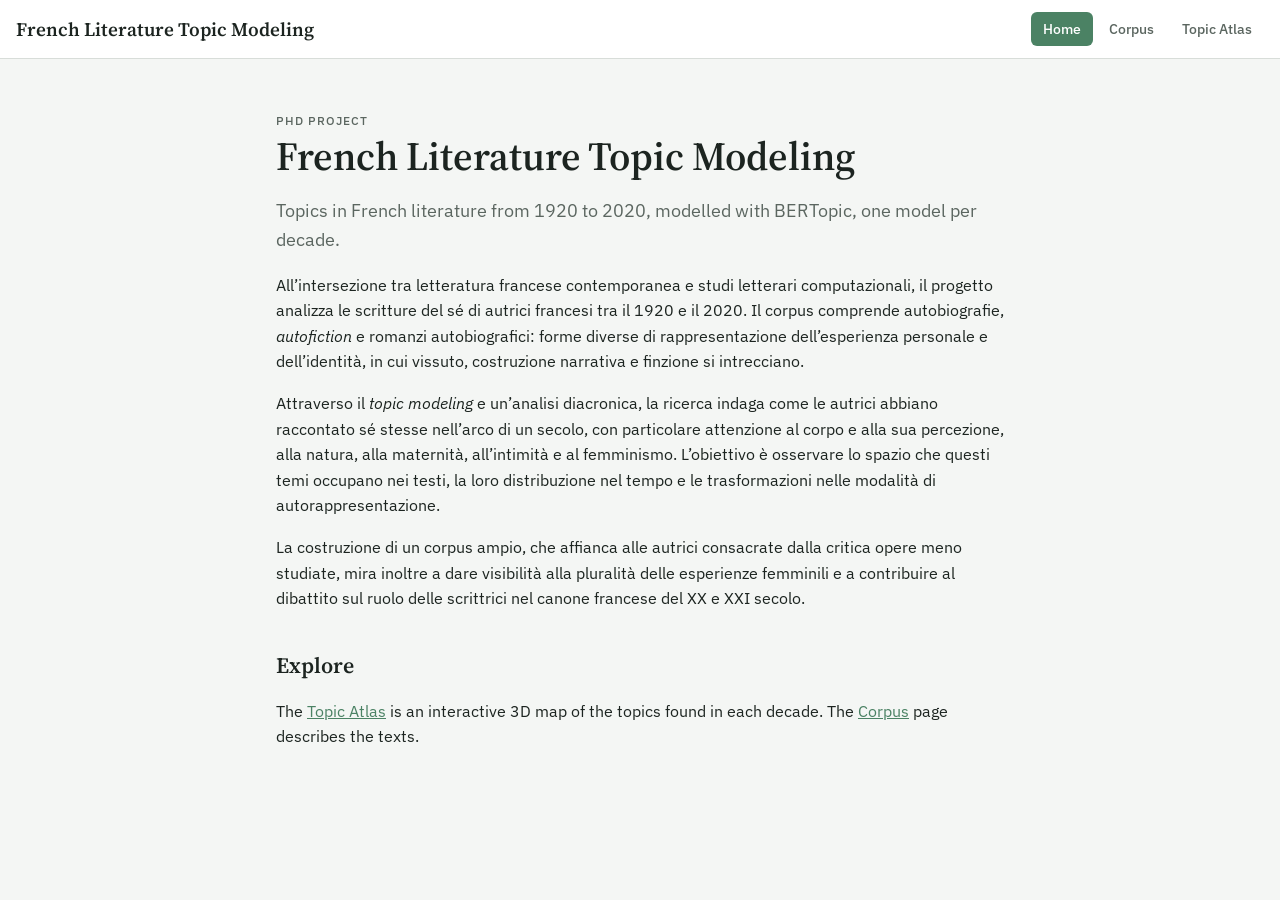
==== docs/index.html @ d720209e "Add Italian project overview to homepage" ====
<!doctype html>
<html lang="en">
<head>
<meta charset="utf-8">
<meta name="viewport" content="width=device-width, initial-scale=1">
<title>French Literature Topic Modeling</title>
<meta name="description" content="PhD project: topic modeling of French literature, decade by decade.">
<link rel="preconnect" href="https://fonts.googleapis.com">
<link rel="preconnect" href="https://fonts.gstatic.com" crossorigin>
<link rel="stylesheet" href="https://fonts.googleapis.com/css2?family=Source+Serif+4:opsz,wght@8..60,400;8..60,600&family=IBM+Plex+Sans:wght@400;500;600&display=swap">
<link rel="stylesheet" href="assets/site.css">
</head>
<body>
<header class="site-header">
  <a class="site-title" href="./">French Literature Topic Modeling</a>
  <nav class="tabs" aria-label="Sections">
    <a href="./" aria-current="page">Home</a>
    <a href="corpus.html">Corpus</a>
    <a href="topic-atlas.html">Topic Atlas</a>
  </nav>
</header>

<main class="page">
  <span class="eyebrow">PhD project</span>
  <h1>French Literature Topic Modeling</h1>
  <p class="lead">
    Topics in French literature from 1920 to 2020, modelled with BERTopic, one model per decade.
  </p>

  <section lang="it" aria-label="Presentazione del progetto">
    <p>
      All’intersezione tra letteratura francese contemporanea e studi letterari computazionali,
      il progetto analizza le scritture del sé di autrici francesi tra il 1920 e il 2020.
      Il corpus comprende autobiografie, <em>autofiction</em> e romanzi autobiografici:
      forme diverse di rappresentazione dell’esperienza personale e dell’identità,
      in cui vissuto, costruzione narrativa e finzione si intrecciano.
    </p>
    <p>
      Attraverso il <em>topic modeling</em> e un’analisi diacronica, la ricerca indaga
      come le autrici abbiano raccontato sé stesse nell’arco di un secolo, con particolare
      attenzione al corpo e alla sua percezione, alla natura, alla maternità, all’intimità
      e al femminismo. L’obiettivo è osservare lo spazio che questi temi occupano nei testi,
      la loro distribuzione nel tempo e le trasformazioni nelle modalità di autorappresentazione.
    </p>
    <p>
      La costruzione di un corpus ampio, che affianca alle autrici consacrate dalla critica
      opere meno studiate, mira inoltre a dare visibilità alla pluralità delle esperienze
      femminili e a contribuire al dibattito sul ruolo delle scrittrici nel canone francese
      del XX e XXI secolo.
    </p>
  </section>

  <h2>Explore</h2>
  <p>
    The <a href="topic-atlas.html">Topic Atlas</a> is an interactive 3D map of the topics found in each decade.
    The <a href="corpus.html">Corpus</a> page describes the texts.
  </p>
</main>
</body>
</html>
---- docs/assets/site.css ----
/* Shared styles for the project site. Colors and fonts match the topic atlas (atlas/atlas.css). */
:root {
  --bg: #f4f6f4;
  --panel: #ffffff;
  --fg: #1c2420;
  --muted: #5b6660;
  --line: #d8ddd9;
  --accent: #4b8264;
  --accent-ink: #ffffff;
  --font-display: "Source Serif 4", "STIX Two Text", Georgia, serif;
  --font-ui: "IBM Plex Sans", "Helvetica Neue", Arial, sans-serif;
  --gutter: max(16px, env(safe-area-inset-left, 0px));
}
@media (prefers-color-scheme: dark) {
  :root:not([data-theme="light"]) {
    --bg: #111613; --panel: #19201c; --fg: #e4ebe7; --muted: #98a59e; --line: #2b3430;
    --accent: #74ad8d; --accent-ink: #0d1410;
    color-scheme: dark;
  }
}
:root[data-theme="dark"] {
  --bg: #111613; --panel: #19201c; --fg: #e4ebe7; --muted: #98a59e; --line: #2b3430;
  --accent: #74ad8d; --accent-ink: #0d1410;
  color-scheme: dark;
}

* { box-sizing: border-box; }
html, body { margin: 0; }
body {
  background: var(--bg);
  color: var(--fg);
  font-family: var(--font-ui);
  font-size: 16px;
  line-height: 1.6;
}
a { color: var(--accent); }

/* Top bar with the tabs */
.site-header {
  display: flex;
  flex-wrap: wrap;
  align-items: center;
  justify-content: space-between;
  gap: 8px 24px;
  padding: 12px var(--gutter);
  border-bottom: 1px solid var(--line);
  background: var(--panel);
}
.site-title {
  font-family: var(--font-display);
  font-weight: 600;
  font-size: 19px;
  color: var(--fg);
  text-decoration: none;
  line-height: 1.2;
}
.tabs { display: flex; gap: 4px; flex-wrap: wrap; }
.tabs a {
  padding: 6px 12px;
  border-radius: 6px;
  color: var(--muted);
  text-decoration: none;
  font-size: 14px;
  font-weight: 500;
}
.tabs a:hover { color: var(--fg); background: color-mix(in srgb, var(--fg) 6%, transparent); }
.tabs a[aria-current="page"] { color: var(--accent-ink); background: var(--accent); }

/* Text pages (Home, Corpus) */
.page {
  max-width: 760px;
  margin: 0 auto;
  padding: 48px var(--gutter) 64px;
}
.page h1 {
  font-family: var(--font-display);
  font-weight: 600;
  font-size: clamp(28px, 4vw, 40px);
  line-height: 1.15;
  margin: 0 0 16px;
  text-wrap: balance;
}
.page h2 { font-family: var(--font-display); font-weight: 600; font-size: 22px; margin: 36px 0 8px; }
.eyebrow {
  font-size: 12px; letter-spacing: 0.08em; text-transform: uppercase; color: var(--muted); font-weight: 500;
}
.lead { font-size: 18px; color: var(--muted); }
.todo {
  padding: 12px 16px;
  border: 1px dashed var(--line);
  border-radius: 8px;
  color: var(--muted);
  font-size: 14px;
}

/* Topic Atlas page: the header plus an iframe that fills the rest of the screen */
body.full { height: 100dvh; display: flex; flex-direction: column; }
.atlas-frame { flex: 1; min-height: 520px; width: 100%; border: 0; display: block; }
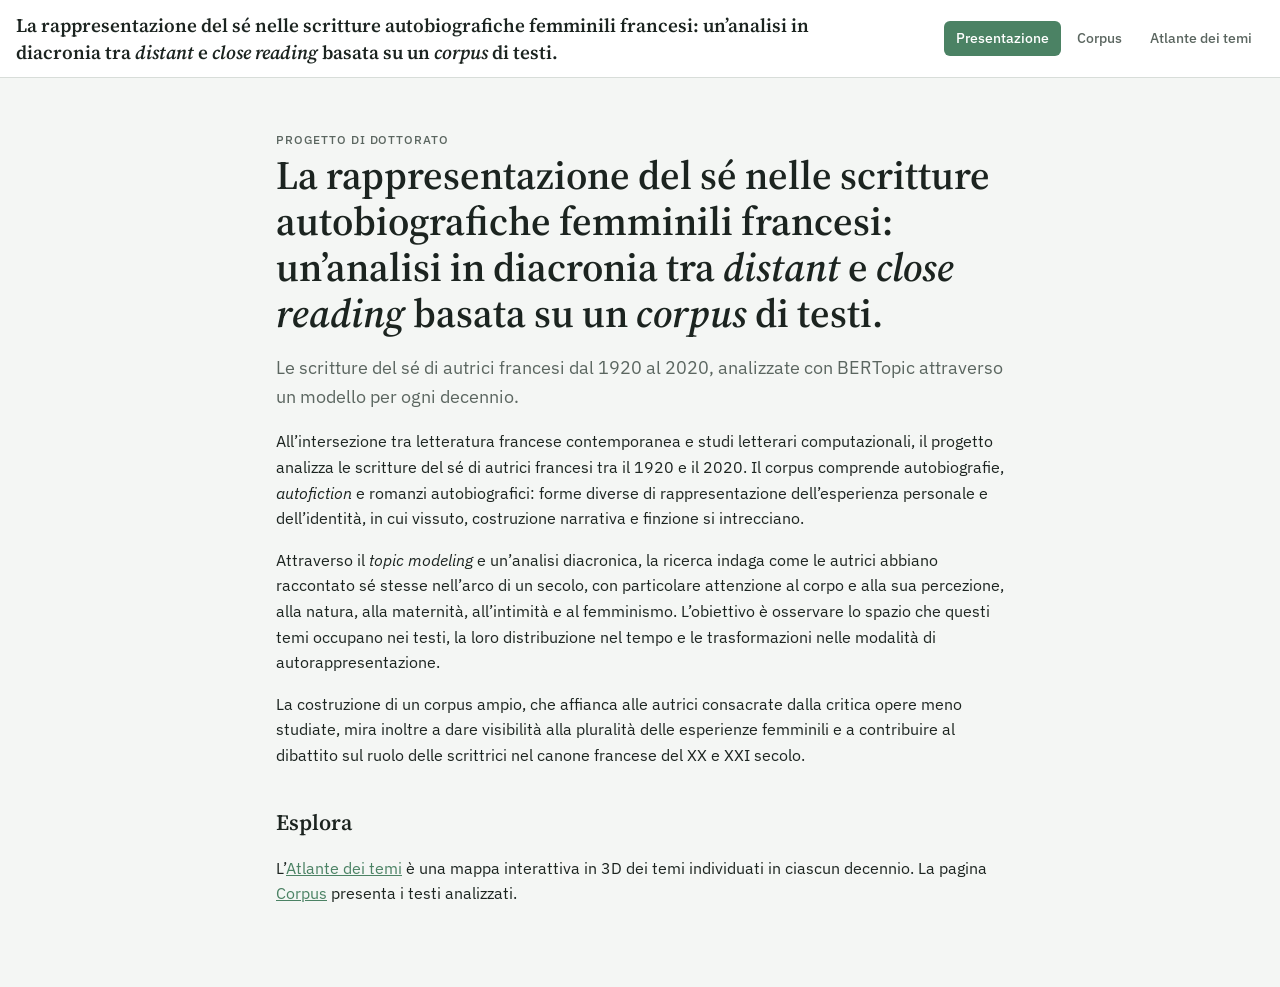
==== commit 25f1ad51: "Translate website into Italian and update project title" ====
--- a/docs/index.html
+++ b/docs/index.html
@@ -1,30 +1,30 @@
 <!doctype html>
-<html lang="en">
+<html lang="it">
 <head>
 <meta charset="utf-8">
 <meta name="viewport" content="width=device-width, initial-scale=1">
-<title>French Literature Topic Modeling</title>
-<meta name="description" content="PhD project: topic modeling of French literature, decade by decade.">
+<title>La rappresentazione del sé nelle scritture autobiografiche femminili francesi: un’analisi in diacronia tra distant e close reading basata su un corpus di testi.</title>
+<meta name="description" content="Progetto di dottorato sulle scritture del sé di autrici francesi tra il 1920 e il 2020, attraverso il topic modeling e l’analisi diacronica.">
 <link rel="preconnect" href="https://fonts.googleapis.com">
 <link rel="preconnect" href="https://fonts.gstatic.com" crossorigin>
-<link rel="stylesheet" href="https://fonts.googleapis.com/css2?family=Source+Serif+4:opsz,wght@8..60,400;8..60,600&family=IBM+Plex+Sans:wght@400;500;600&display=swap">
+<link rel="stylesheet" href="https://fonts.googleapis.com/css2?family=Source+Serif+4:ital,opsz,wght@0,8..60,400;0,8..60,600;1,8..60,400;1,8..60,600&family=IBM+Plex+Sans:wght@400;500;600&display=swap">
 <link rel="stylesheet" href="assets/site.css">
 </head>
 <body>
 <header class="site-header">
-  <a class="site-title" href="./">French Literature Topic Modeling</a>
-  <nav class="tabs" aria-label="Sections">
-    <a href="./" aria-current="page">Home</a>
+  <a class="site-title" href="./">La rappresentazione del sé nelle scritture autobiografiche femminili francesi: un’analisi in diacronia tra <em>distant</em> e <em>close reading</em> basata su un <em>corpus</em> di testi.</a>
+  <nav class="tabs" aria-label="Sezioni">
+    <a href="./" aria-current="page">Presentazione</a>
     <a href="corpus.html">Corpus</a>
-    <a href="topic-atlas.html">Topic Atlas</a>
+    <a href="topic-atlas.html">Atlante dei temi</a>
   </nav>
 </header>
 
 <main class="page">
-  <span class="eyebrow">PhD project</span>
-  <h1>French Literature Topic Modeling</h1>
+  <span class="eyebrow">Progetto di dottorato</span>
+  <h1>La rappresentazione del sé nelle scritture autobiografiche femminili francesi: un’analisi in diacronia tra <em>distant</em> e <em>close reading</em> basata su un <em>corpus</em> di testi.</h1>
   <p class="lead">
-    Topics in French literature from 1920 to 2020, modelled with BERTopic, one model per decade.
+    Le scritture del sé di autrici francesi dal 1920 al 2020, analizzate con BERTopic attraverso un modello per ogni decennio.
   </p>
 
   <section lang="it" aria-label="Presentazione del progetto">
@@ -50,10 +50,10 @@
     </p>
   </section>
 
-  <h2>Explore</h2>
+  <h2>Esplora</h2>
   <p>
-    The <a href="topic-atlas.html">Topic Atlas</a> is an interactive 3D map of the topics found in each decade.
-    The <a href="corpus.html">Corpus</a> page describes the texts.
+    L’<a href="topic-atlas.html">Atlante dei temi</a> è una mappa interattiva in 3D dei temi individuati in ciascun decennio.
+    La pagina <a href="corpus.html">Corpus</a> presenta i testi analizzati.
   </p>
 </main>
 </body>
--- a/docs/assets/site.css
+++ b/docs/assets/site.css
@@ -47,12 +47,16 @@
   background: var(--panel);
 }
 .site-title {
+  flex: 1 1 640px;
+  min-width: 0;
+  max-width: 80ch;
   font-family: var(--font-display);
   font-weight: 600;
   font-size: 19px;
   color: var(--fg);
   text-decoration: none;
-  line-height: 1.2;
+  line-height: 1.4;
+  overflow-wrap: break-word;
 }
 .tabs { display: flex; gap: 4px; flex-wrap: wrap; }
 .tabs a {
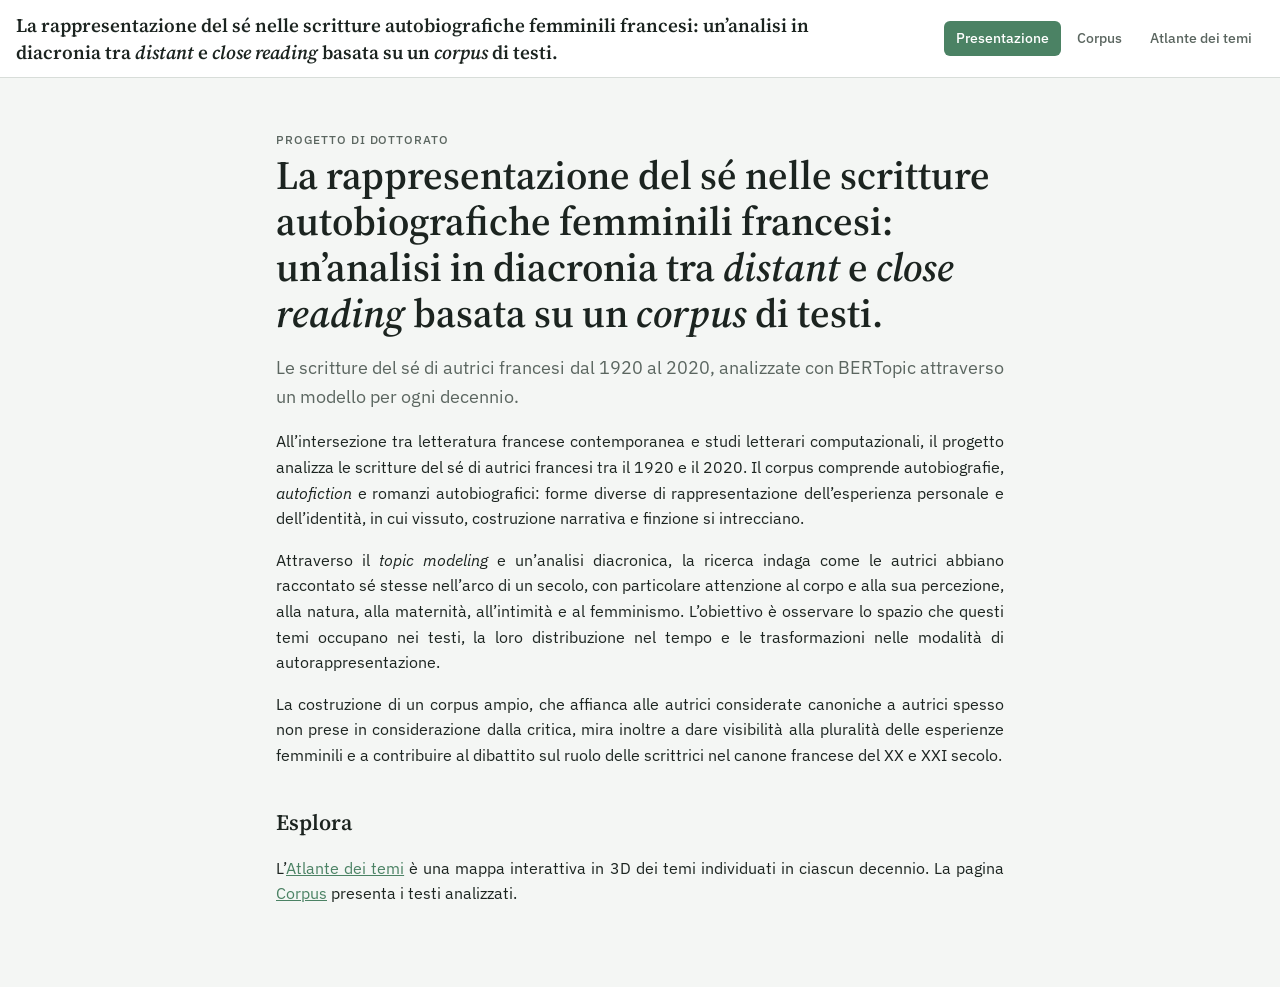
==== commit 30896781: "Update presentation, describe corpus and justify page text" ====
--- a/docs/index.html
+++ b/docs/index.html
@@ -43,8 +43,7 @@
       la loro distribuzione nel tempo e le trasformazioni nelle modalità di autorappresentazione.
     </p>
     <p>
-      La costruzione di un corpus ampio, che affianca alle autrici consacrate dalla critica
-      opere meno studiate, mira inoltre a dare visibilità alla pluralità delle esperienze
+      La costruzione di un corpus ampio, che affianca alle autrici considerate canoniche a autrici spesso non prese in considerazione dalla critica, mira inoltre a dare visibilità alla pluralità delle esperienze
       femminili e a contribuire al dibattito sul ruolo delle scrittrici nel canone francese
       del XX e XXI secolo.
     </p>
--- a/docs/assets/site.css
+++ b/docs/assets/site.css
@@ -85,6 +85,10 @@
   text-wrap: balance;
 }
 .page h2 { font-family: var(--font-display); font-weight: 600; font-size: 22px; margin: 36px 0 8px; }
+.page p {
+  text-align: justify;
+  hyphens: auto;
+}
 .eyebrow {
   font-size: 12px; letter-spacing: 0.08em; text-transform: uppercase; color: var(--muted); font-weight: 500;
 }
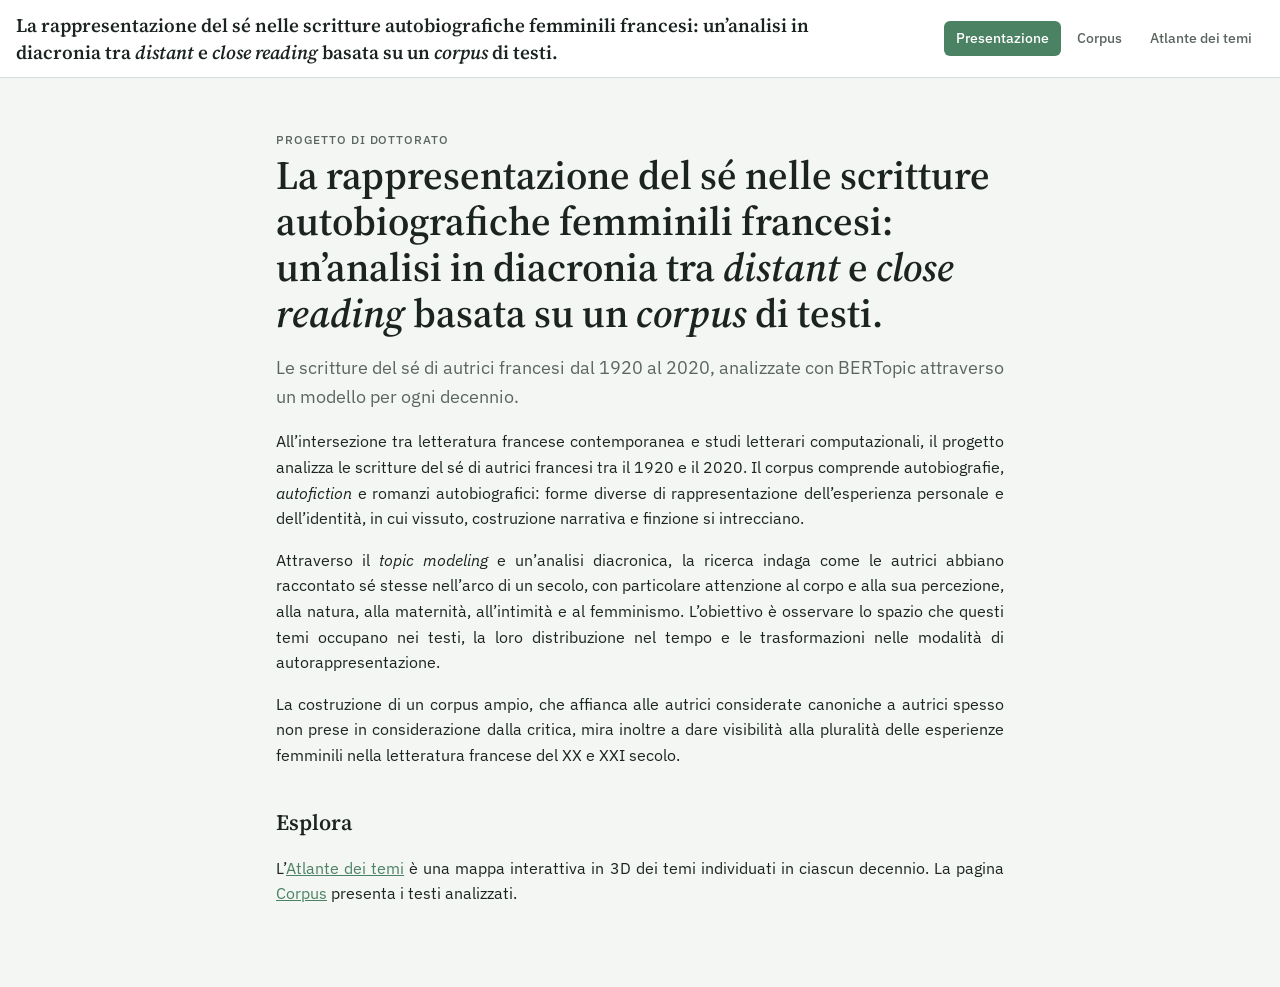
==== commit ea0c9b10: "Revise project overview on presentation page" ====
--- a/docs/index.html
+++ b/docs/index.html
@@ -44,7 +44,7 @@
     </p>
     <p>
       La costruzione di un corpus ampio, che affianca alle autrici considerate canoniche a autrici spesso non prese in considerazione dalla critica, mira inoltre a dare visibilità alla pluralità delle esperienze
-      femminili e a contribuire al dibattito sul ruolo delle scrittrici nel canone francese
+      femminili nella letteratura francese
       del XX e XXI secolo.
     </p>
   </section>
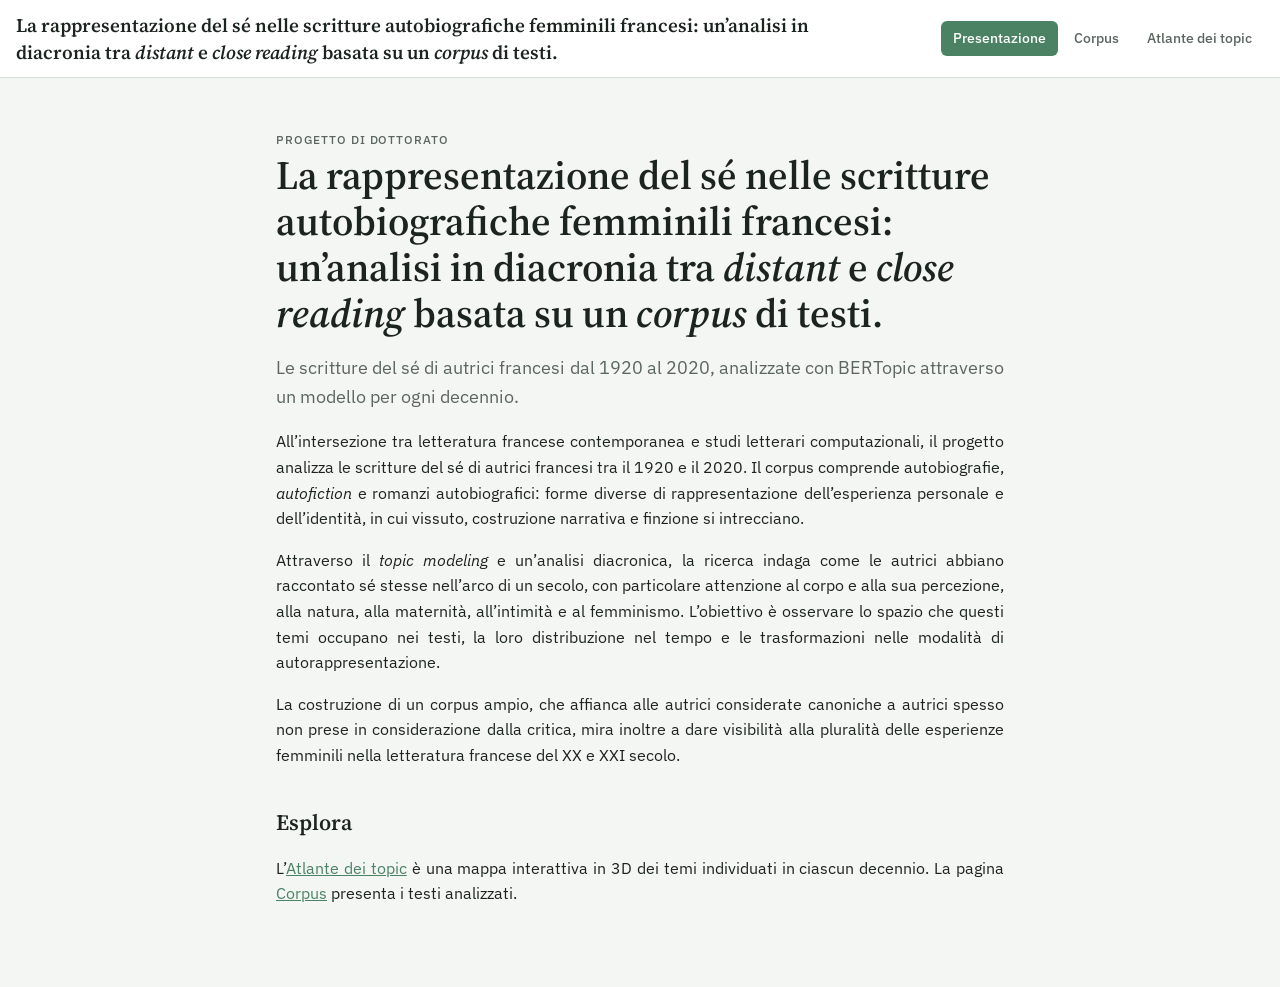
==== commit 2870c51e: "Rename atlas to Atlante dei topic" ====
--- a/docs/index.html
+++ b/docs/index.html
@@ -16,7 +16,7 @@
   <nav class="tabs" aria-label="Sezioni">
     <a href="./" aria-current="page">Presentazione</a>
     <a href="corpus.html">Corpus</a>
-    <a href="topic-atlas.html">Atlante dei temi</a>
+    <a href="topic-atlas.html">Atlante dei topic</a>
   </nav>
 </header>
 
@@ -51,7 +51,7 @@
 
   <h2>Esplora</h2>
   <p>
-    L’<a href="topic-atlas.html">Atlante dei temi</a> è una mappa interattiva in 3D dei temi individuati in ciascun decennio.
+    L’<a href="topic-atlas.html">Atlante dei topic</a> è una mappa interattiva in 3D dei temi individuati in ciascun decennio.
     La pagina <a href="corpus.html">Corpus</a> presenta i testi analizzati.
   </p>
 </main>
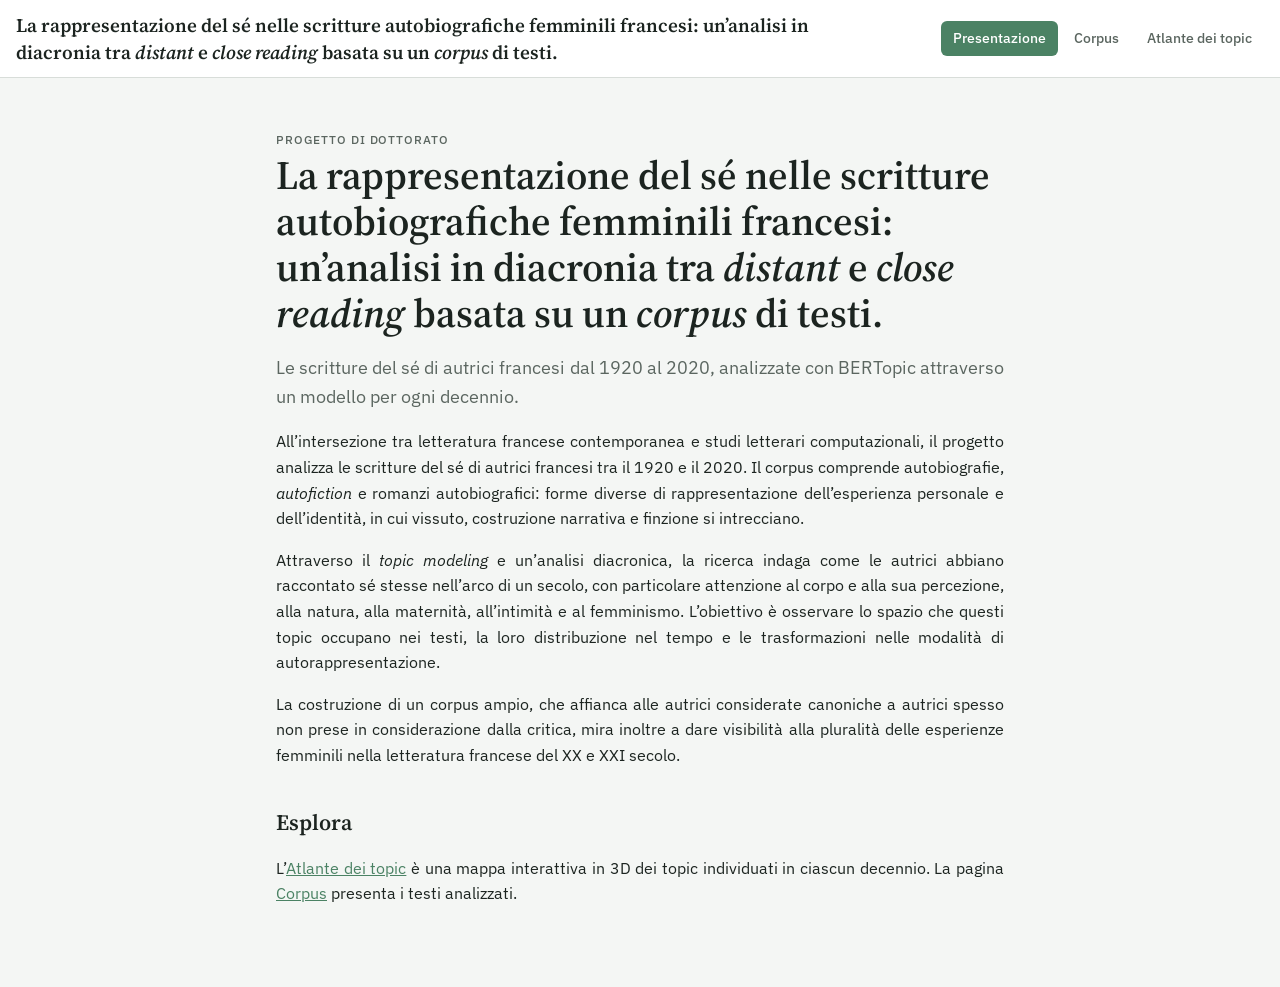
==== commit 207fa581: "Use topic terminology throughout website" ====
--- a/docs/index.html
+++ b/docs/index.html
@@ -39,7 +39,7 @@
       Attraverso il <em>topic modeling</em> e un’analisi diacronica, la ricerca indaga
       come le autrici abbiano raccontato sé stesse nell’arco di un secolo, con particolare
       attenzione al corpo e alla sua percezione, alla natura, alla maternità, all’intimità
-      e al femminismo. L’obiettivo è osservare lo spazio che questi temi occupano nei testi,
+      e al femminismo. L’obiettivo è osservare lo spazio che questi topic occupano nei testi,
       la loro distribuzione nel tempo e le trasformazioni nelle modalità di autorappresentazione.
     </p>
     <p>
@@ -51,7 +51,7 @@
 
   <h2>Esplora</h2>
   <p>
-    L’<a href="topic-atlas.html">Atlante dei topic</a> è una mappa interattiva in 3D dei temi individuati in ciascun decennio.
+    L’<a href="topic-atlas.html">Atlante dei topic</a> è una mappa interattiva in 3D dei topic individuati in ciascun decennio.
     La pagina <a href="corpus.html">Corpus</a> presenta i testi analizzati.
   </p>
 </main>
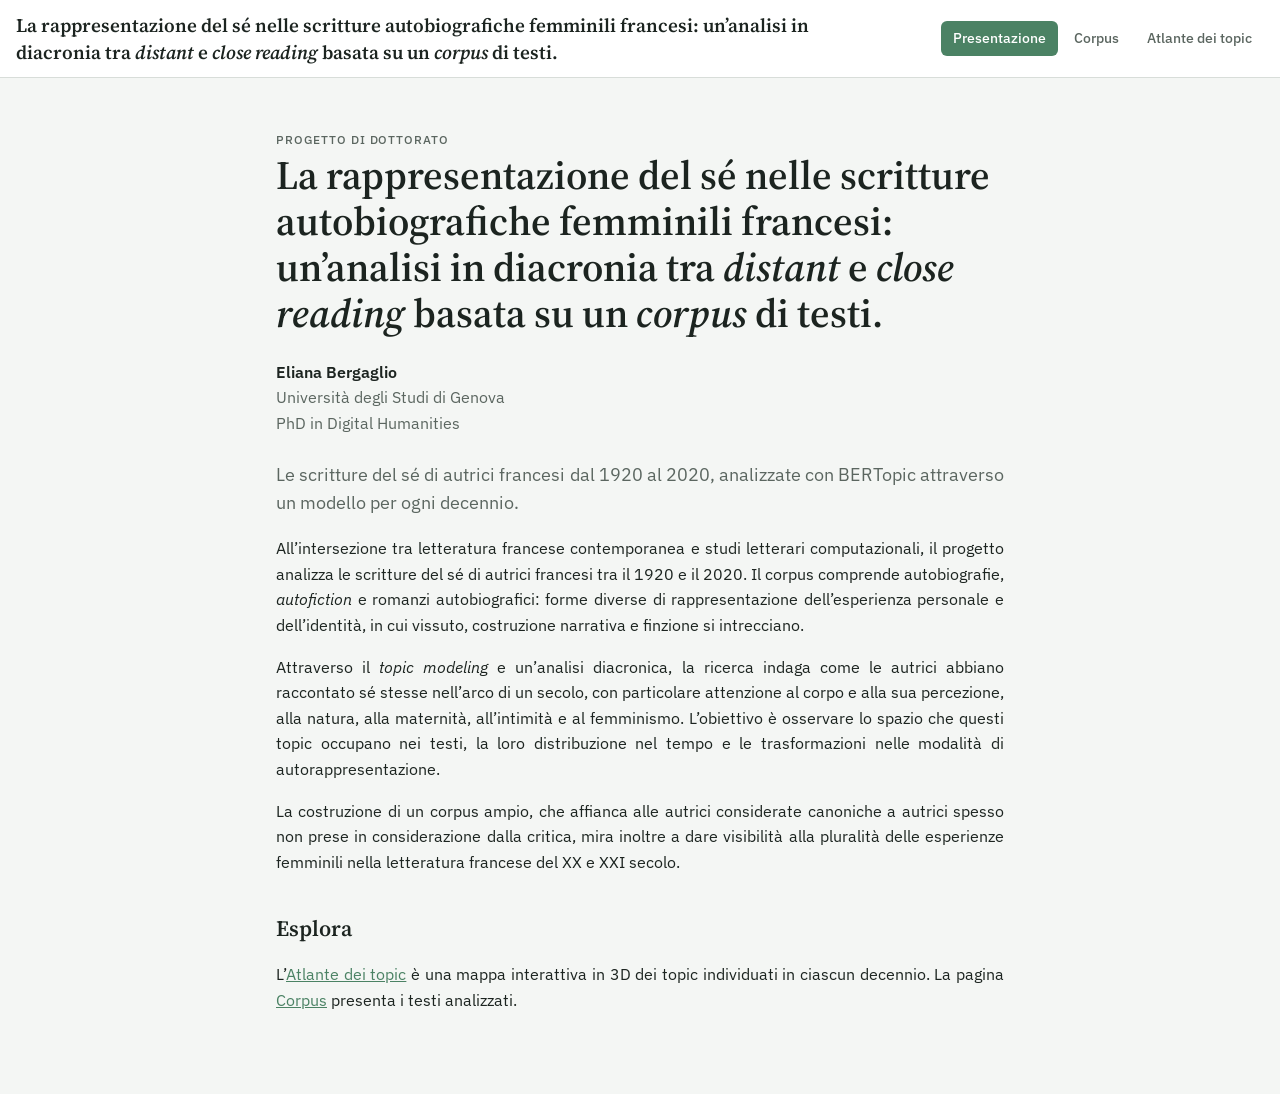
==== commit 430fe898: "Add author affiliation and link to corpus works" ====
--- a/docs/index.html
+++ b/docs/index.html
@@ -2,6 +2,7 @@
 <html lang="it">
 <head>
 <meta charset="utf-8">
+<meta name="author" content="Eliana Bergaglio">
 <meta name="viewport" content="width=device-width, initial-scale=1">
 <title>La rappresentazione del sé nelle scritture autobiografiche femminili francesi: un’analisi in diacronia tra distant e close reading basata su un corpus di testi.</title>
 <meta name="description" content="Progetto di dottorato sulle scritture del sé di autrici francesi tra il 1920 e il 2020, attraverso il topic modeling e l’analisi diacronica.">
@@ -23,6 +24,11 @@
 <main class="page">
   <span class="eyebrow">Progetto di dottorato</span>
   <h1>La rappresentazione del sé nelle scritture autobiografiche femminili francesi: un’analisi in diacronia tra <em>distant</em> e <em>close reading</em> basata su un <em>corpus</em> di testi.</h1>
+  <p class="project-author">
+    <strong>Eliana Bergaglio</strong><br>
+    Università degli Studi di Genova<br>
+    PhD in Digital Humanities
+  </p>
   <p class="lead">
     Le scritture del sé di autrici francesi dal 1920 al 2020, analizzate con BERTopic attraverso un modello per ogni decennio.
   </p>
--- a/docs/assets/site.css
+++ b/docs/assets/site.css
@@ -93,6 +93,13 @@
   font-size: 12px; letter-spacing: 0.08em; text-transform: uppercase; color: var(--muted); font-weight: 500;
 }
 .lead { font-size: 18px; color: var(--muted); }
+.page .project-author {
+  margin: 24px 0;
+  text-align: left;
+  hyphens: none;
+  color: var(--muted);
+}
+.project-author strong { color: var(--fg); font-weight: 600; }
 .todo {
   padding: 12px 16px;
   border: 1px dashed var(--line);
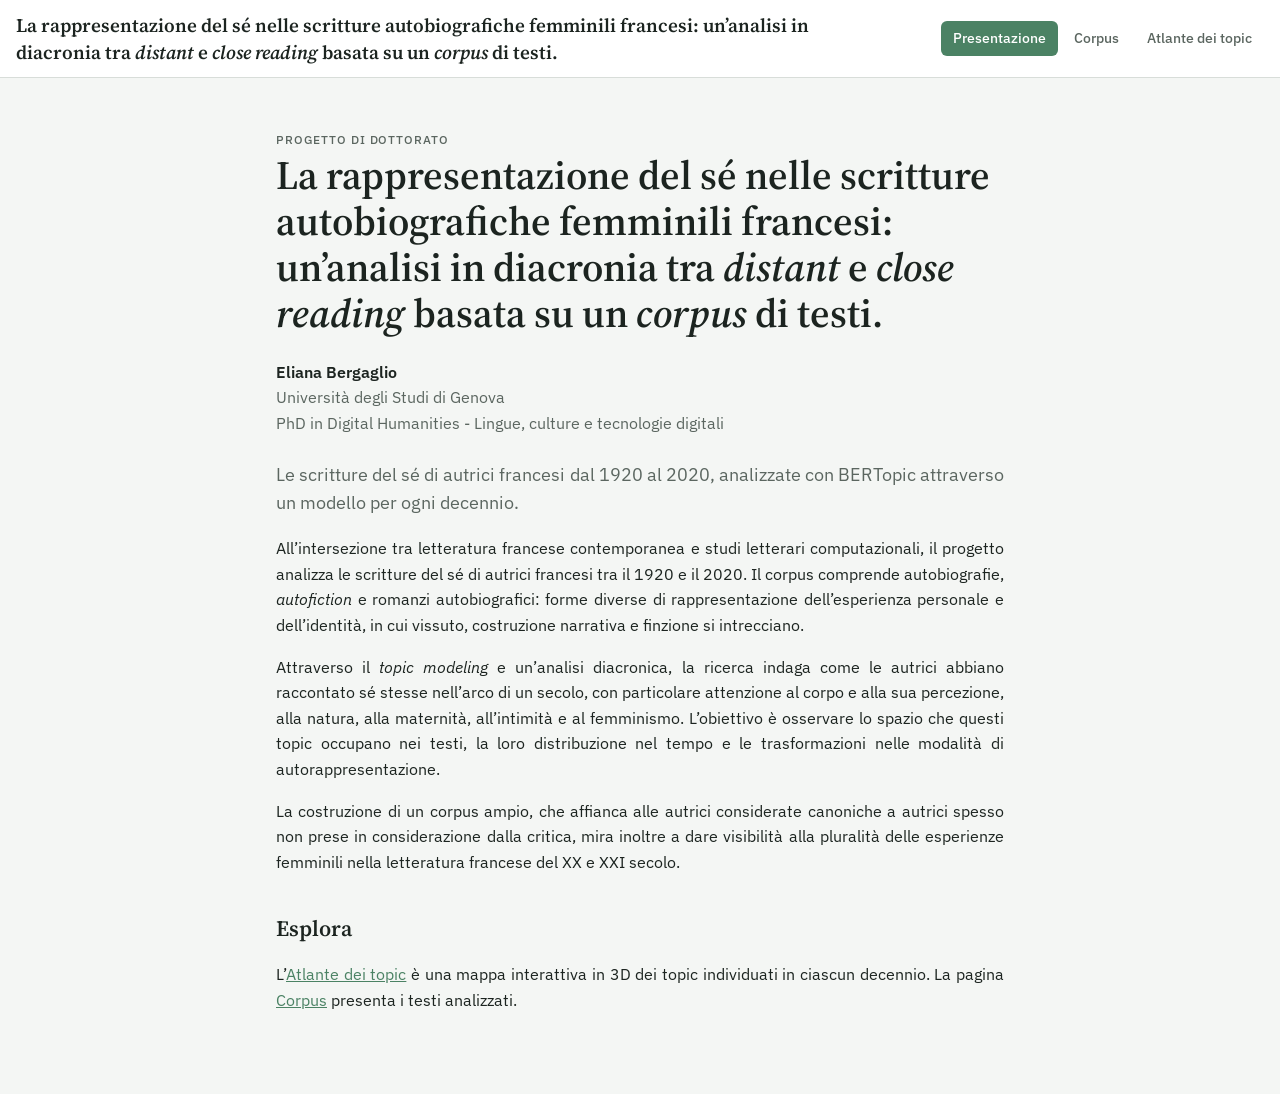
==== commit f3567bb7: "Update PhD description and primary bibliography link label" ====
--- a/docs/index.html
+++ b/docs/index.html
@@ -27,7 +27,7 @@
   <p class="project-author">
     <strong>Eliana Bergaglio</strong><br>
     Università degli Studi di Genova<br>
-    PhD in Digital Humanities
+    PhD in Digital Humanities - Lingue, culture e tecnologie digitali
   </p>
   <p class="lead">
     Le scritture del sé di autrici francesi dal 1920 al 2020, analizzate con BERTopic attraverso un modello per ogni decennio.
